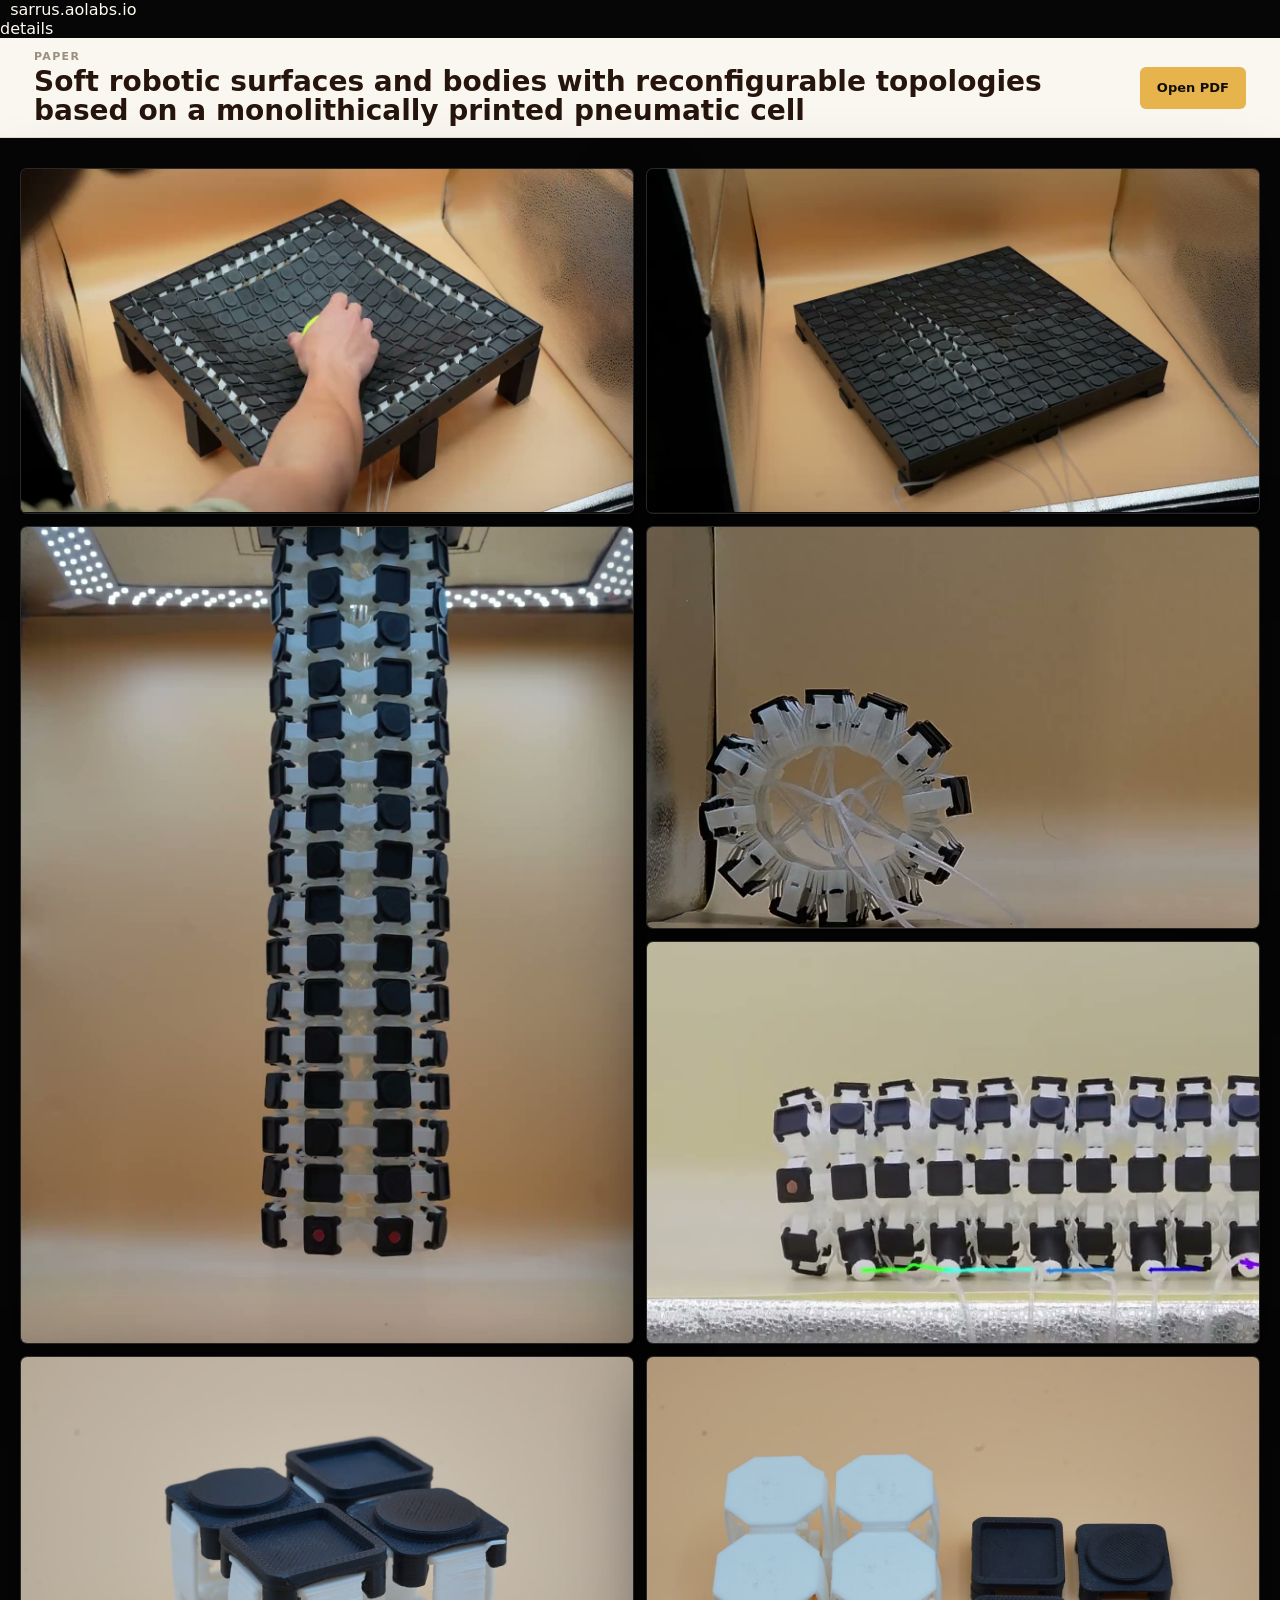
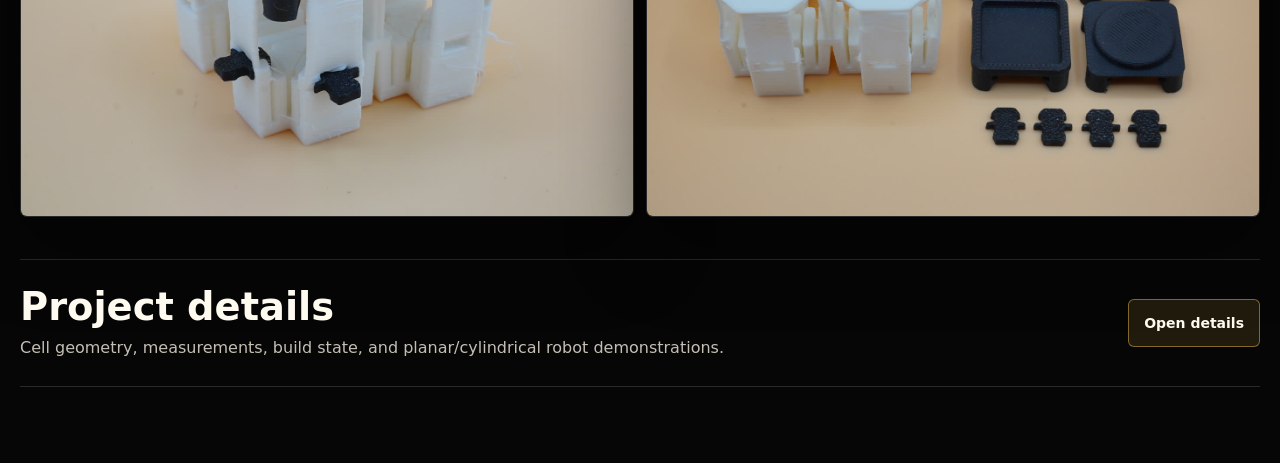
==== index.html @ 9d62a57e "Match paper strip presentation" ====
<!doctype html>
<html lang="en">
<head>
  <meta charset="utf-8" />
  <meta name="viewport" content="width=device-width, initial-scale=1" />
  <title>Soft robotic surfaces and bodies with reconfigurable topologies based on a monolithically printed pneumatic cell</title>
  <meta name="description" content="Paper, motion records, measurements, and build state for soft robotic surfaces and bodies with reconfigurable topologies.">
  <link rel="canonical" href="https://sarrus.aolabs.io/" />
  <meta name="twitter:image:alt" content="Soft robotic surfaces and bodies with reconfigurable topologies.">
  <meta name="twitter:image" content="https://sarrus.aolabs.io/og-image-20260506-meaning.png">
  <meta property="og:image:alt" content="Soft robotic surfaces and bodies with reconfigurable topologies.">
  <meta property="og:image:height" content="630">
  <meta property="og:image:width" content="1200">
  <meta property="og:image:type" content="image/png">
  <meta property="og:image:secure_url" content="https://sarrus.aolabs.io/og-image-20260506-meaning.png">
  <meta property="og:image" content="https://sarrus.aolabs.io/og-image-20260506-meaning.png">
  <meta property="og:type" content="website">
  <meta property="og:site_name" content="AO Labs">
  <meta property="og:title" content="Soft robotic surfaces and bodies with reconfigurable topologies based on a monolithically printed pneumatic cell">
  <meta property="og:description" content="Paper, motion records, measurements, and build state for soft robotic surfaces and bodies with reconfigurable topologies.">
  <meta property="og:url" content="https://sarrus.aolabs.io/">
  <meta name="twitter:card" content="summary_large_image">
  <meta name="twitter:title" content="Soft robotic surfaces and bodies with reconfigurable topologies based on a monolithically printed pneumatic cell">
  <meta name="twitter:description" content="Paper, motion records, measurements, and build state for soft robotic surfaces and bodies with reconfigurable topologies.">
  <link rel="icon" href="https://aolabs.io/favicon.svg?v=20260516-suite-bloom" type="image/svg+xml">
  <link rel="stylesheet" href="https://aolabs.io/suite-header.css?v=20260516-suite-bloom">
  <link rel="stylesheet" href="/styles.css?v=20260516-paper-strip2">
</head>
<body>
  <header class="suite-topbar" aria-label="sarrus navigation">
    <div class="suite-brand-cluster">
      <a class="suite-ao-home" href="https://aolabs.io/" aria-label="aolabs.io">
        <img src="https://aolabs.io/marks/ao-ink.svg?v=20260516-suite-bloom" alt="">
      </a>
      <a class="suite-app-brand" href="/" aria-label="sarrus home">
        <img class="suite-app-mark" src="https://aolabs.io/icons/sarrus.svg?v=20260508-icon-pass2" alt="">
        <span class="suite-app-name">sarrus.aolabs.io</span>
      </a>
    </div>
    <nav class="suite-topbar-actions" aria-label="sarrus actions">
      <a href="/details/">details</a>
    </nav>
  </header>

  <section class="paper-title-block" aria-label="Paper">
    <div class="paper-copy">
      <span>Paper</span>
      <h1>Soft robotic surfaces and bodies with reconfigurable topologies based on a monolithically printed pneumatic cell</h1>
    </div>
    <div class="paper-actions">
      <a class="paper-button primary" href="/paper.pdf" download>Open PDF</a>
    </div>
  </section>

  <main>
    <section class="motion-grid" aria-label="Sarrus motion studies">
      <video class="motion-wide" autoplay muted loop playsinline preload="metadata" poster="/assets/motion-ball-concave.jpg">
        <source src="/assets/motion-ball-concave.mp4" type="video/mp4">
      </video>
      <video class="motion-wide" autoplay muted loop playsinline preload="metadata" poster="/assets/motion-wave-left-right.jpg">
        <source src="/assets/motion-wave-left-right.mp4" type="video/mp4">
      </video>
      <div class="motion-cluster">
        <video class="motion-tall" autoplay muted loop playsinline preload="metadata" poster="/assets/motion-pickup-drop.jpg">
          <source src="/assets/motion-pickup-drop.mp4" type="video/mp4">
        </video>
        <div class="motion-stack">
          <video class="motion-small" autoplay muted loop playsinline preload="metadata" poster="/assets/motion-self-rolling-wheel.jpg">
            <source src="/assets/motion-self-rolling-wheel.mp4" type="video/mp4">
          </video>
          <video class="motion-small" autoplay muted loop playsinline preload="metadata" poster="/assets/motion-caterpillar-tracked.jpg?v=2026-05-03-6x">
            <source src="/assets/motion-caterpillar-tracked.mp4?v=2026-05-03-6x" type="video/mp4">
          </video>
        </div>
      </div>
    </section>

    <section class="object-study" aria-label="Sarrus module">
      <img src="/assets/module-iso.jpg" alt="">
      <img src="/assets/module-parts.jpg" alt="">
    </section>

    <section class="architecture-link" aria-label="Sarrus project details">
      <div>
        <h2>Project details</h2>
        <span>Cell geometry, measurements, build state, and planar/cylindrical robot demonstrations.</span>
      </div>
      <a href="/details/">Open details</a>
    </section>
  </main>
</body>
</html>
---- styles.css ----
:root {
  color-scheme: dark;
  --bg: #050605;
  --ink: #fffaf0;
  --muted: #c5beb4;
  --line: rgba(255, 255, 255, .14);
  --accent: #e6b34d;
  --panel: rgba(255, 250, 240, .055);
  --shadow: 0 28px 80px rgba(0, 0, 0, .45);
}

* {
  box-sizing: border-box;
}

html {
  scroll-behavior: smooth;
}

body {
  margin: 0;
  overflow-x: hidden;
  background: var(--bg);
  color: var(--ink);
  font-family: Inter, ui-sans-serif, system-ui, -apple-system, BlinkMacSystemFont, "Segoe UI", sans-serif;
  letter-spacing: 0;
}

a {
  color: inherit;
  text-decoration: none;
}

.topbar {
  position: relative;
  top: auto;
  z-index: 20;
  display: flex;
  align-items: center;
  justify-content: space-between;
  gap: 12px;
  min-height: 44px;
  padding: 7px max(14px, calc((100vw - 1240px) / 2));
  background: rgba(5, 6, 5, .82);
  border-bottom: 1px solid rgba(255, 255, 255, .08);
  backdrop-filter: blur(16px);
}

.brand-cluster,
.brand,
.topbar a {
  display: inline-flex;
  align-items: center;
  min-height: 28px;
  color: var(--ink);
  font-size: 12px;
  font-weight: 850;
}

.brand {
  text-transform: uppercase;
}

.brand-cluster {
  gap: 10px;
}

.topbar nav {
  display: inline-flex;
  align-items: center;
  gap: 16px;
  color: var(--muted);
}

.ao-home {
  justify-content: center;
  width: 44px;
  height: 44px;
  min-height: 44px;
  border: 0;
  border-radius: 0;
  background: transparent;
}

.ao-home img {
  display: block;
  width: 38px;
  height: 38px;
}

main {
  width: min(calc(100% - 28px), 1240px);
  margin: 0 auto;
  padding: 18px 0 76px;
}

.motion-grid video,
.object-study img {
  display: block;
  width: 100%;
  height: 100%;
  object-fit: cover;
}

h1,
h2 {
  margin: 0;
}

h1 {
  max-width: 72ch;
  font-size: 28px;
  font-weight: 860;
  line-height: 1.04;
}

.paper-title-block {
  display: grid;
  box-sizing: border-box;
  grid-template-columns: minmax(0, 1fr) auto;
  align-items: center;
  gap: 22px;
  width: 100%;
  max-width: 100vw;
  border-bottom: 1px solid rgba(92, 78, 62, .16);
  padding: 12px clamp(16px, 3vw, 34px);
  background: rgba(255, 252, 246, .98);
  color: #25150d;
}

.paper-copy {
  min-width: 0;
}

.paper-copy span {
  display: block;
  margin-bottom: 4px;
  color: rgba(95, 78, 59, .62);
  font-size: 11px;
  font-weight: 900;
  letter-spacing: .12em;
  text-transform: uppercase;
}

.paper-copy h1 {
  color: #25150d;
  overflow-wrap: anywhere;
}

.paper-actions {
  display: flex;
  align-items: center;
  gap: 10px;
}

.paper-button {
  display: inline-flex;
  align-items: center;
  justify-content: center;
  min-height: 42px;
  padding: 0 16px;
  border: 1px solid rgba(92, 78, 62, .20);
  border-radius: 6px;
  background: rgba(92, 78, 62, .05);
  color: #25150d;
  font-size: 13px;
  font-weight: 850;
}

.paper-button.primary {
  border-color: rgba(230, 179, 77, .38);
  background: var(--accent);
  color: #120f09;
}

.motion-grid,
.motion-cluster,
.motion-stack,
.object-study {
  display: grid;
  gap: 12px;
}

.motion-grid {
  grid-template-columns: repeat(6, minmax(0, 1fr));
  margin-top: 12px;
}

.motion-cluster {
  grid-column: 1 / -1;
  grid-template-columns: repeat(2, minmax(0, 1fr));
  align-items: stretch;
}

.motion-stack {
  grid-template-rows: repeat(2, minmax(0, 1fr));
}

.object-study {
  grid-template-columns: repeat(2, minmax(0, 1fr));
  margin-top: 12px;
}

.motion-grid video,
.object-study img {
  align-self: start;
  overflow: hidden;
  border: 1px solid rgba(255, 255, 255, .1);
  border-radius: 7px;
  background: #111;
  box-shadow: var(--shadow);
}

.motion-grid video {
  height: auto;
}

.motion-wide {
  grid-column: span 3;
  aspect-ratio: 16 / 9;
}

.motion-tall {
  aspect-ratio: 3 / 4;
  object-position: center 42%;
}

.motion-small {
  aspect-ratio: 16 / 9;
}

.motion-stack .motion-small {
  height: 100%;
  aspect-ratio: auto;
}

.object-study img {
  aspect-ratio: 4 / 3;
}

.architecture-link {
  display: grid;
  grid-template-columns: minmax(0, 1fr) auto;
  gap: 20px;
  align-items: center;
  border-top: 1px solid var(--line);
  border-bottom: 1px solid var(--line);
  margin-top: 42px;
  padding: 26px 0;
}

.architecture-link h2 {
  max-width: 680px;
  font-size: clamp(28px, 3vw, 42px);
  font-weight: 820;
  line-height: 1.08;
}

.architecture-link span {
  display: block;
  max-width: 780px;
  margin-top: 10px;
  color: var(--muted);
  font-size: 16px;
  line-height: 1.42;
}

.architecture-link a {
  display: inline-flex;
  align-items: center;
  justify-content: center;
  min-height: 48px;
  border: 1px solid rgba(230, 179, 77, .5);
  border-radius: 6px;
  padding: 0 15px;
  background: rgba(230, 179, 77, .12);
  color: var(--ink);
  font-size: 14px;
  font-weight: 820;
}

.details-page,
.architecture-page {
  display: grid;
  gap: 14px;
}

.details-overview {
  border-top: 1px solid var(--line);
  border-bottom: 1px solid var(--line);
  padding: clamp(22px, 4vw, 44px) 0;
}

.details-overview h1 {
  max-width: 720px;
  font-size: clamp(32px, 4.6vw, 62px);
  line-height: .98;
}

.details-overview p {
  max-width: 820px;
  margin: 12px 0 0;
  color: var(--muted);
  font-size: clamp(16px, 1.8vw, 22px);
  font-weight: 680;
  line-height: 1.32;
}

.architecture-section,
.evidence-table-section {
  border: 1px solid var(--line);
  border-radius: 7px;
  background: var(--panel);
  box-shadow: var(--shadow);
}

.figure-grid img {
  display: block;
  width: 100%;
  height: auto;
  object-fit: contain;
}

.measurement-figure img {
  display: block;
  width: 100%;
  height: auto;
  object-fit: contain;
}

.figure-video video {
  display: block;
  width: 100%;
  height: auto;
  max-height: 620px;
  object-fit: contain;
}

.architecture-section {
  display: grid;
  grid-template-columns: minmax(280px, .64fr) minmax(0, 1fr);
  gap: 0;
  align-items: start;
  overflow: hidden;
}

.section-copy {
  min-width: 0;
  padding: clamp(18px, 3vw, 34px);
}

.section-copy h2,
.evidence-table-section h2 {
  font-size: clamp(24px, 2.4vw, 34px);
  line-height: 1.04;
}

.section-copy ul {
  margin: 18px 0 0;
  padding-left: 18px;
  color: var(--muted);
  font-size: 15px;
  line-height: 1.48;
}

.section-copy li + li {
  margin-top: 9px;
}

.measurement-layout {
  display: grid;
  grid-template-columns: minmax(0, .92fr) minmax(360px, .5fr);
  gap: 14px;
  align-items: start;
}

.measurement-table {
  width: 100%;
  border-collapse: collapse;
  color: var(--ink);
  font-size: 13px;
  line-height: 1.35;
}

.measurement-table tr {
  border-bottom: 1px solid var(--line);
}

.measurement-table tr:last-child {
  border-bottom: 0;
}

.measurement-table th,
.measurement-table td {
  padding: 10px 0;
  text-align: left;
  vertical-align: top;
}

.measurement-table th {
  width: 32%;
  padding-right: 14px;
  color: var(--accent);
  font-size: 11px;
  font-weight: 900;
  line-height: 1.2;
  text-transform: uppercase;
}

.measurement-table td {
  color: var(--ink);
  font-weight: 620;
}

.measurement-table td:last-child {
  width: 20%;
  padding-left: 14px;
  color: var(--muted);
  font-size: 12px;
  font-weight: 700;
}

.figure-grid.two-up {
  display: grid;
  grid-template-columns: repeat(2, minmax(0, 1fr));
  gap: 10px;
  align-items: start;
  align-self: start;
  background: transparent;
}

.figure-grid.cell-module-figures {
  display: grid;
  grid-template-columns: minmax(0, 1fr);
  gap: 10px;
  align-items: start;
  align-self: start;
  background: transparent;
}

.figure-grid.motion-gallery {
  display: grid;
  grid-template-columns: repeat(2, minmax(0, 1fr));
  gap: 10px;
  align-items: start;
  align-self: start;
  background: transparent;
}

.motion-gallery .gallery-wide {
  grid-column: 1 / -1;
}

.figure-grid figure,
.figure-video,
.measurement-figure {
  position: relative;
  min-width: 0;
  margin: 0;
  overflow: hidden;
  background: #f4efe4;
}

.figure-grid figure {
  display: flex;
  flex-direction: column;
  align-self: start;
  height: fit-content;
}

.motion-gallery figure {
  background: #fff;
}

.motion-gallery img {
  flex: 1 1 auto;
  object-fit: contain;
}

.figure-grid figcaption,
.measurement-figure figcaption {
  position: static;
  padding: 10px 12px;
  border-top: 1px solid rgba(255, 255, 255, .12);
  background: #11120f;
  color: #d8d0c3;
  font-size: 12px;
  font-weight: 720;
  line-height: 1.25;
}

.figure-video {
  background: #111;
}

.figure-video figcaption {
  position: absolute;
  left: 12px;
  right: 12px;
  bottom: 12px;
  padding: 8px 10px;
  border: 1px solid rgba(255, 255, 255, .14);
  border-radius: 6px;
  background: rgba(0, 0, 0, .62);
  color: var(--ink);
  font-size: 12px;
  font-weight: 720;
  line-height: 1.25;
  backdrop-filter: blur(12px);
}

.evidence-table-section {
  display: grid;
  gap: 22px;
  padding: clamp(18px, 3vw, 34px);
}

.evidence-table-section span {
  display: block;
  max-width: 760px;
  margin-top: 10px;
  color: var(--muted);
  font-size: 15px;
  line-height: 1.45;
}

.table-scroll {
  max-width: 100%;
  overflow-x: auto;
  border: 1px solid var(--line);
  border-radius: 7px;
}

.evidence-table {
  width: 100%;
  min-width: 860px;
  border-collapse: collapse;
  color: var(--ink);
  font-size: 14px;
  line-height: 1.38;
}

.evidence-table th,
.evidence-table td {
  padding: 13px 14px;
  border-bottom: 1px solid var(--line);
  text-align: left;
  vertical-align: top;
}

.evidence-table th {
  color: var(--accent);
  font-size: 12px;
  font-weight: 900;
  text-transform: uppercase;
}

.evidence-table tbody tr:last-child td {
  border-bottom: 0;
}

.evidence-table td:first-child {
  width: 18%;
  font-weight: 850;
}

.evidence-table td:nth-child(3) {
  width: 16%;
  color: var(--muted);
  font-weight: 720;
}

.figure-video {
  min-height: 0;
  display: grid;
  align-content: center;
}

@media (max-width: 820px) {
  h1 {
    font-size: 22px;
    line-height: 1.06;
  }

  .paper-title-block {
    grid-template-columns: minmax(0, 1fr);
    align-items: start;
    overflow: hidden;
  }

  .paper-copy h1 {
    max-width: min(100%, 30ch);
    font-size: clamp(18px, 4.8vw, 22px);
    line-height: 1.08;
  }

  .paper-actions {
    width: 100%;
  }

  .paper-button {
    flex: 1 1 0;
  }

  .motion-grid,
  .motion-cluster,
  .motion-stack,
  .object-study,
  .architecture-link,
  .measurement-layout,
  .architecture-section,
  .evidence-table-section {
    grid-template-columns: minmax(0, 1fr);
  }

  .figure-grid.two-up {
    grid-template-columns: minmax(0, 1fr);
  }

  .figure-grid.motion-gallery {
    grid-template-columns: minmax(0, 1fr);
  }

  .motion-wide,
  .motion-tall,
  .motion-small {
    grid-column: span 1;
  }

  .motion-tall {
    aspect-ratio: 3 / 4;
  }

  .motion-stack .motion-small {
    height: auto;
    aspect-ratio: 16 / 9;
  }
}

@media (max-width: 760px) {
  .measurement-table,
  .measurement-table tbody,
  .measurement-table tr,
  .measurement-table th,
  .measurement-table td {
    display: block;
    width: 100%;
  }

  .measurement-table tr {
    padding: 12px 0;
  }

  .measurement-table th,
  .measurement-table td,
  .measurement-table td:last-child {
    width: 100%;
    padding: 0;
  }

  .measurement-table td {
    margin-top: 5px;
  }

  .measurement-table td:last-child {
    margin-top: 6px;
  }

  .table-scroll {
    overflow-x: visible;
  }

  .evidence-table {
    min-width: 0;
    font-size: 14px;
  }

  .evidence-table thead {
    display: none;
  }

  .evidence-table,
  .evidence-table tbody,
  .evidence-table tr,
  .evidence-table td {
    display: block;
  }

  .evidence-table tr {
    padding: 14px;
    border-bottom: 1px solid var(--line);
  }

  .evidence-table tbody tr:last-child {
    border-bottom: 0;
  }

  .evidence-table td,
  .evidence-table td:first-child,
  .evidence-table td:nth-child(3) {
    width: 100%;
    padding: 0;
    border-bottom: 0;
  }

  .evidence-table td + td {
    margin-top: 10px;
  }

  .evidence-table td::before {
    display: block;
    margin-bottom: 3px;
    color: var(--accent);
    font-size: 11px;
    font-weight: 900;
    text-transform: uppercase;
  }

  .evidence-table td:nth-child(1)::before {
    content: "Signal";
  }

  .evidence-table td:nth-child(2)::before {
    content: "Reported value";
  }

  .evidence-table td:nth-child(3)::before {
    content: "Source";
  }

  .evidence-table td:nth-child(4)::before {
    content: "Boundary";
  }
}

@media (max-width: 560px) {
  .topbar {
    right: auto;
    width: min(calc(100vw - 16px), 374px);
    padding-left: 12px;
    padding-right: 12px;
  }

  .topbar nav {
    gap: 12px;
  }

  main {
    width: min(calc(100% - 24px), 366px);
    margin-left: 12px;
    margin-right: auto;
    padding-top: 12px;
  }

  h1 {
    font-size: 31px;
    line-height: 1.05;
  }

  .details-overview h1 {
    font-size: 34px;
  }

  .architecture-link {
    gap: 16px;
    margin-top: 34px;
    padding: 24px 0;
  }

  .architecture-link a {
    width: 100%;
  }

  .table-scroll {
    overflow-x: visible;
  }

  .evidence-table {
    min-width: 0;
    font-size: 14px;
  }

  .evidence-table thead {
    display: none;
  }

  .evidence-table,
  .evidence-table tbody,
  .evidence-table tr,
  .evidence-table td {
    display: block;
    width: 100%;
  }

  .evidence-table tr {
    padding: 14px;
    border-bottom: 1px solid var(--line);
  }

  .evidence-table tbody tr:last-child {
    border-bottom: 0;
  }

  .evidence-table td,
  .evidence-table td:first-child,
  .evidence-table td:nth-child(3) {
    width: 100%;
    padding: 0;
    border-bottom: 0;
  }

  .evidence-table td + td {
    margin-top: 10px;
  }

  .evidence-table td::before {
    display: block;
    margin-bottom: 3px;
    color: var(--accent);
    font-size: 11px;
    font-weight: 900;
    text-transform: uppercase;
  }

  .evidence-table td:nth-child(1)::before {
    content: "Signal";
  }

  .evidence-table td:nth-child(2)::before {
    content: "Reported value";
  }

  .evidence-table td:nth-child(3)::before {
    content: "Source";
  }

  .evidence-table td:nth-child(4)::before {
    content: "Boundary";
  }

  .section-copy {
    padding: 18px;
  }

  .figure-video {
    min-height: 0;
  }
}
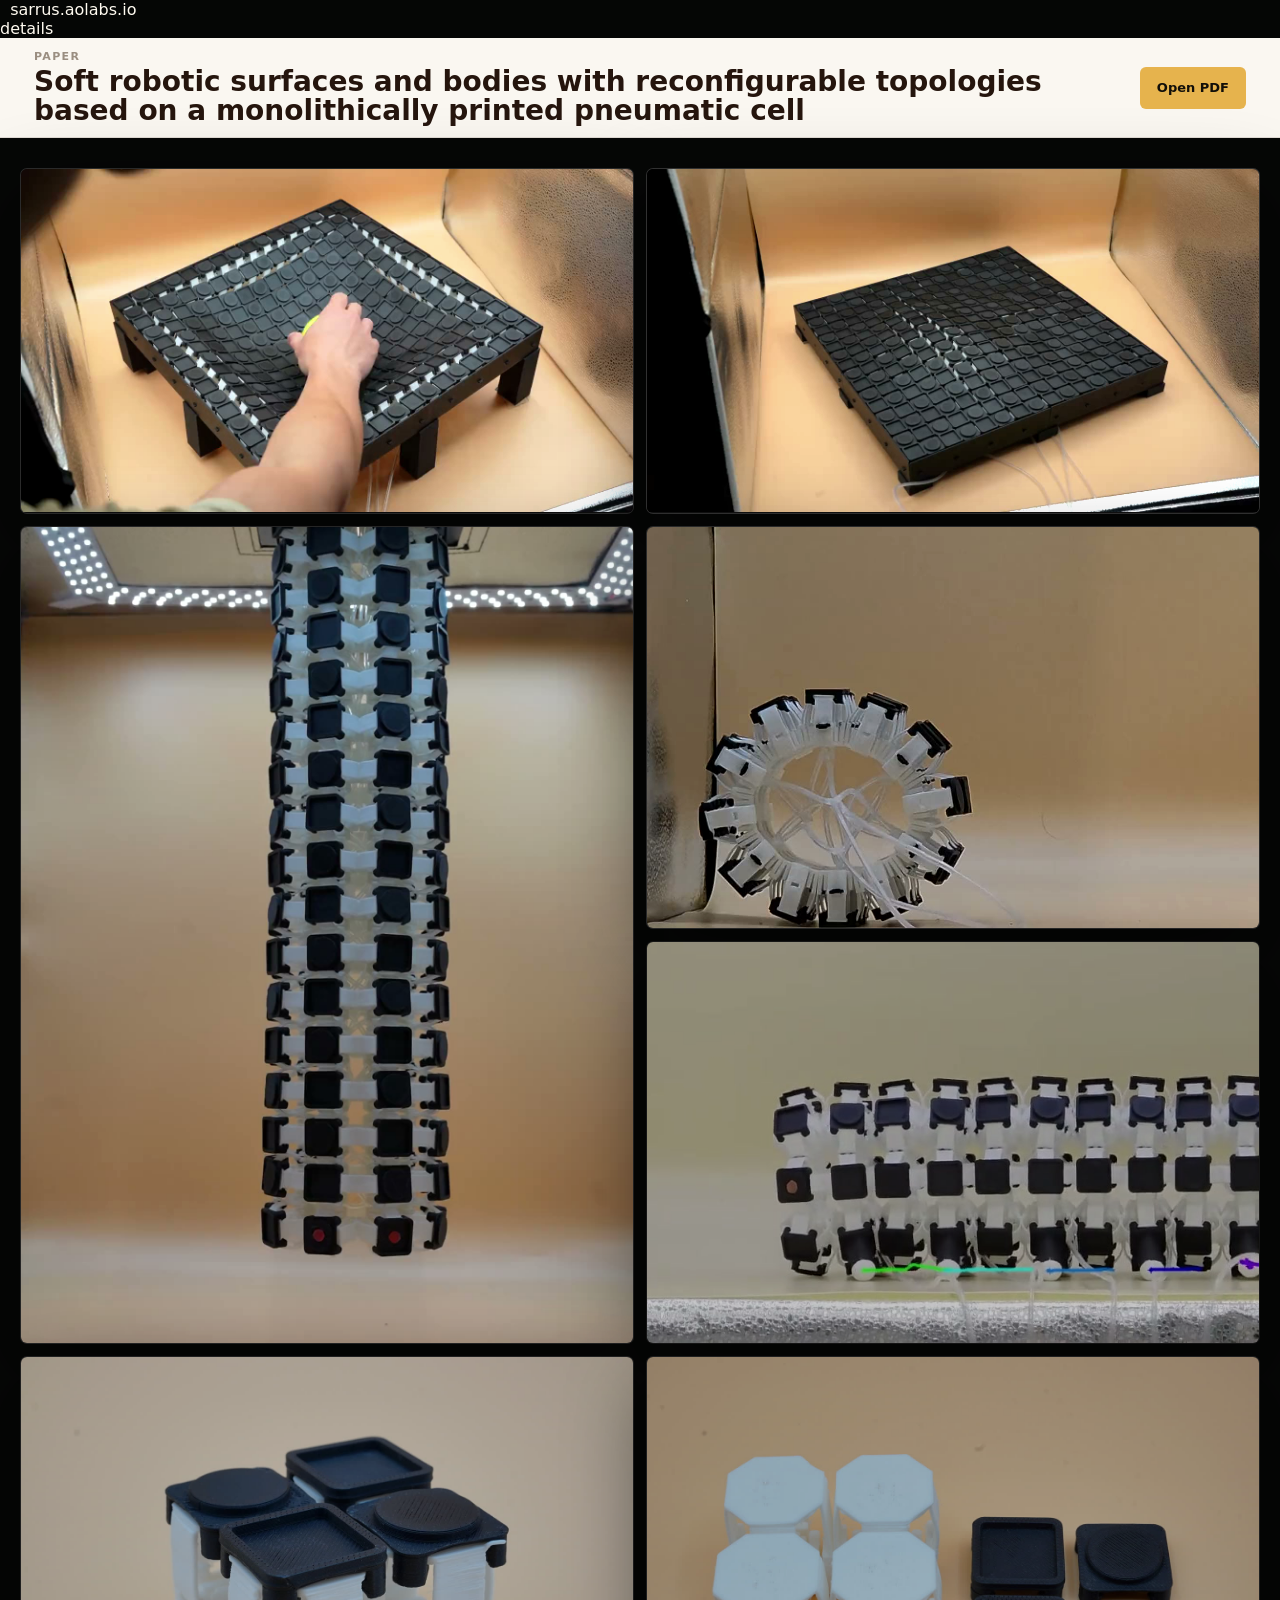
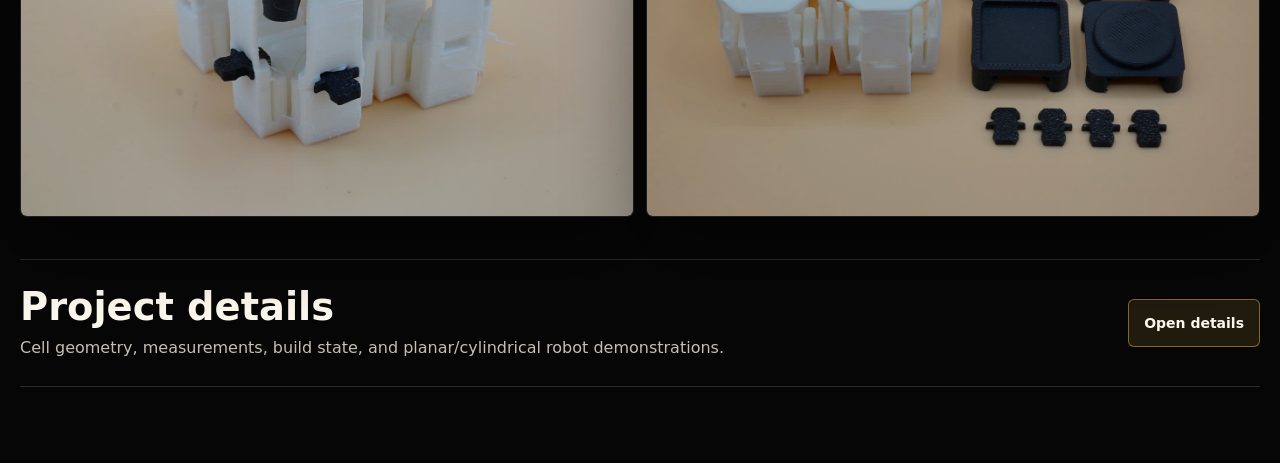
==== commit 2c7d2f45: "Normalize Sarrus media tone" ====
--- a/index.html
+++ b/index.html
@@ -24,7 +24,7 @@
   <meta name="twitter:description" content="Paper, motion records, measurements, and build state for soft robotic surfaces and bodies with reconfigurable topologies.">
   <link rel="icon" href="https://aolabs.io/favicon.svg?v=20260516-suite-bloom" type="image/svg+xml">
   <link rel="stylesheet" href="https://aolabs.io/suite-header.css?v=20260516-suite-bloom">
-  <link rel="stylesheet" href="/styles.css?v=20260516-paper-strip2">
+  <link rel="stylesheet" href="/styles.css?v=20260516-media-tone2">
 </head>
 <body>
   <header class="suite-topbar" aria-label="sarrus navigation">
@@ -54,21 +54,21 @@
 
   <main>
     <section class="motion-grid" aria-label="Sarrus motion studies">
-      <video class="motion-wide" autoplay muted loop playsinline preload="metadata" poster="/assets/motion-ball-concave.jpg">
+      <video class="motion-wide media-tone media-tone-lift" autoplay muted loop playsinline preload="metadata" poster="/assets/motion-ball-concave.jpg">
         <source src="/assets/motion-ball-concave.mp4" type="video/mp4">
       </video>
-      <video class="motion-wide" autoplay muted loop playsinline preload="metadata" poster="/assets/motion-wave-left-right.jpg">
+      <video class="motion-wide media-tone media-tone-lift-strong" autoplay muted loop playsinline preload="metadata" poster="/assets/motion-wave-left-right.jpg">
         <source src="/assets/motion-wave-left-right.mp4" type="video/mp4">
       </video>
       <div class="motion-cluster">
-        <video class="motion-tall" autoplay muted loop playsinline preload="metadata" poster="/assets/motion-pickup-drop.jpg">
+        <video class="motion-tall media-tone media-tone-neutral" autoplay muted loop playsinline preload="metadata" poster="/assets/motion-pickup-drop.jpg">
           <source src="/assets/motion-pickup-drop.mp4" type="video/mp4">
         </video>
         <div class="motion-stack">
-          <video class="motion-small" autoplay muted loop playsinline preload="metadata" poster="/assets/motion-self-rolling-wheel.jpg">
+          <video class="motion-small media-tone media-tone-soft-lift" autoplay muted loop playsinline preload="metadata" poster="/assets/motion-self-rolling-wheel.jpg">
             <source src="/assets/motion-self-rolling-wheel.mp4" type="video/mp4">
           </video>
-          <video class="motion-small" autoplay muted loop playsinline preload="metadata" poster="/assets/motion-caterpillar-tracked.jpg?v=2026-05-03-6x">
+          <video class="motion-small media-tone media-tone-high-key" autoplay muted loop playsinline preload="metadata" poster="/assets/motion-caterpillar-tracked.jpg?v=2026-05-03-6x">
             <source src="/assets/motion-caterpillar-tracked.mp4?v=2026-05-03-6x" type="video/mp4">
           </video>
         </div>
@@ -76,8 +76,8 @@
     </section>
 
     <section class="object-study" aria-label="Sarrus module">
-      <img src="/assets/module-iso.jpg" alt="">
-      <img src="/assets/module-parts.jpg" alt="">
+      <img class="media-tone media-tone-settle" src="/assets/module-iso.jpg" alt="">
+      <img class="media-tone media-tone-soft-settle" src="/assets/module-parts.jpg" alt="">
     </section>
 
     <section class="architecture-link" aria-label="Sarrus project details">
--- a/styles.css
+++ b/styles.css
@@ -209,6 +209,55 @@
   border-radius: 7px;
   background: #111;
   box-shadow: var(--shadow);
+}
+
+.media-tone {
+  filter:
+    brightness(var(--media-brightness, .98))
+    contrast(var(--media-contrast, 1.04))
+    saturate(var(--media-saturation, .92));
+}
+
+.media-tone-neutral {
+  --media-brightness: .99;
+  --media-contrast: 1.04;
+  --media-saturation: .94;
+}
+
+.media-tone-soft-lift {
+  --media-brightness: 1.08;
+  --media-contrast: 1.04;
+  --media-saturation: .92;
+}
+
+.media-tone-lift {
+  --media-brightness: 1.13;
+  --media-contrast: 1.05;
+  --media-saturation: .90;
+}
+
+.media-tone-lift-strong {
+  --media-brightness: 1.26;
+  --media-contrast: 1.04;
+  --media-saturation: .86;
+}
+
+.media-tone-soft-settle {
+  --media-brightness: .84;
+  --media-contrast: 1.04;
+  --media-saturation: .92;
+}
+
+.media-tone-settle {
+  --media-brightness: .88;
+  --media-contrast: 1.05;
+  --media-saturation: .94;
+}
+
+.media-tone-high-key {
+  --media-brightness: .76;
+  --media-contrast: 1.10;
+  --media-saturation: .90;
 }
 
 .motion-grid video {
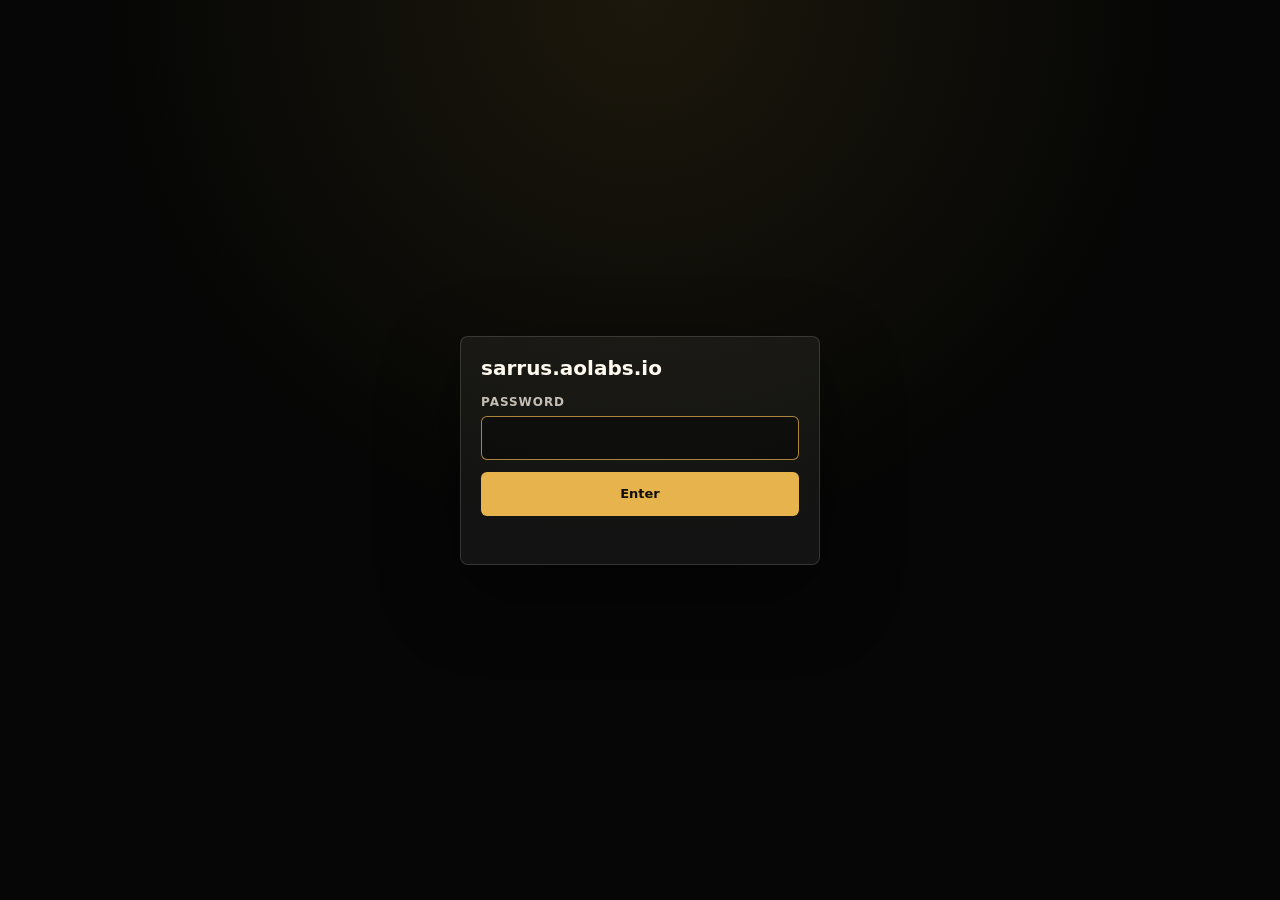
==== commit 462fe1d0: "Add Sarrus password gate" ====
--- a/index.html
+++ b/index.html
@@ -5,6 +5,7 @@
   <meta name="viewport" content="width=device-width, initial-scale=1" />
   <title>Soft robotic surfaces and bodies with reconfigurable topologies based on a monolithically printed pneumatic cell</title>
   <meta name="description" content="Paper, motion records, measurements, and build state for soft robotic surfaces and bodies with reconfigurable topologies.">
+  <meta name="robots" content="noindex, nofollow">
   <link rel="canonical" href="https://sarrus.aolabs.io/" />
   <meta name="twitter:image:alt" content="Soft robotic surfaces and bodies with reconfigurable topologies.">
   <meta name="twitter:image" content="https://sarrus.aolabs.io/og-image-20260506-meaning.png">
@@ -23,8 +24,12 @@
   <meta name="twitter:title" content="Soft robotic surfaces and bodies with reconfigurable topologies based on a monolithically printed pneumatic cell">
   <meta name="twitter:description" content="Paper, motion records, measurements, and build state for soft robotic surfaces and bodies with reconfigurable topologies.">
   <link rel="icon" href="https://aolabs.io/favicon.svg?v=20260516-suite-bloom" type="image/svg+xml">
+  <script>document.documentElement.classList.add('auth-pending');</script>
+  <style>html.auth-pending body{visibility:hidden}</style>
   <link rel="stylesheet" href="https://aolabs.io/suite-header.css?v=20260516-suite-bloom">
   <link rel="stylesheet" href="/styles.css?v=20260516-media-tone2">
+  <link rel="stylesheet" href="/auth.css?v=20260520-password1">
+  <script defer src="/auth.js?v=20260520-password1"></script>
 </head>
 <body>
   <header class="suite-topbar" aria-label="sarrus navigation">
--- a/auth.css
+++ b/auth.css
@@ -0,0 +1,109 @@
+html.auth-pending body {
+  visibility: hidden;
+}
+
+html.auth-locked,
+html.auth-locked body {
+  min-height: 100%;
+  background: #050605;
+}
+
+html.auth-locked body > :not(.auth-gate) {
+  display: none !important;
+}
+
+.auth-gate {
+  width: 100vw;
+  max-width: 100vw;
+  min-height: 100vh;
+  display: grid;
+  align-items: center;
+  justify-items: start;
+  padding: 24px;
+  background:
+    radial-gradient(circle at 50% 0%, rgba(230, 179, 77, .10), transparent 34rem),
+    #050605;
+  color: #fffaf0;
+  font-family: Inter, ui-sans-serif, system-ui, -apple-system, BlinkMacSystemFont, "Segoe UI", sans-serif;
+}
+
+.auth-panel {
+  box-sizing: border-box;
+  width: min(calc(100vw - 48px), 320px);
+  border: 1px solid rgba(255, 255, 255, .14);
+  border-radius: 8px;
+  background: rgba(255, 250, 240, .055);
+  padding: 20px;
+  box-shadow: 0 28px 80px rgba(0, 0, 0, .45);
+}
+
+@media (min-width: 640px) {
+  .auth-gate {
+    justify-items: center;
+  }
+
+  .auth-panel {
+    width: min(calc(100vw - 48px), 360px);
+  }
+}
+
+.auth-panel * {
+  box-sizing: border-box;
+}
+
+.auth-panel h1 {
+  margin: 0 0 16px;
+  color: #fffaf0;
+  font-size: 20px;
+  font-weight: 860;
+  line-height: 1.1;
+}
+
+.auth-panel label {
+  display: block;
+  margin-bottom: 7px;
+  color: #c5beb4;
+  font-size: 12px;
+  font-weight: 850;
+  letter-spacing: .08em;
+  text-transform: uppercase;
+}
+
+.auth-panel input {
+  width: 100%;
+  min-height: 44px;
+  border: 1px solid rgba(255, 255, 255, .18);
+  border-radius: 6px;
+  background: rgba(0, 0, 0, .36);
+  color: #fffaf0;
+  padding: 0 12px;
+  font: inherit;
+  font-size: 16px;
+  outline: none;
+}
+
+.auth-panel input:focus {
+  border-color: rgba(230, 179, 77, .72);
+}
+
+.auth-panel button {
+  width: 100%;
+  min-height: 44px;
+  margin-top: 12px;
+  border: 1px solid rgba(230, 179, 77, .40);
+  border-radius: 6px;
+  background: #e6b34d;
+  color: #120f09;
+  font: inherit;
+  font-size: 13px;
+  font-weight: 900;
+  cursor: pointer;
+}
+
+.auth-error {
+  min-height: 18px;
+  margin: 10px 0 0;
+  color: #ffcf8a;
+  font-size: 12px;
+  font-weight: 750;
+}
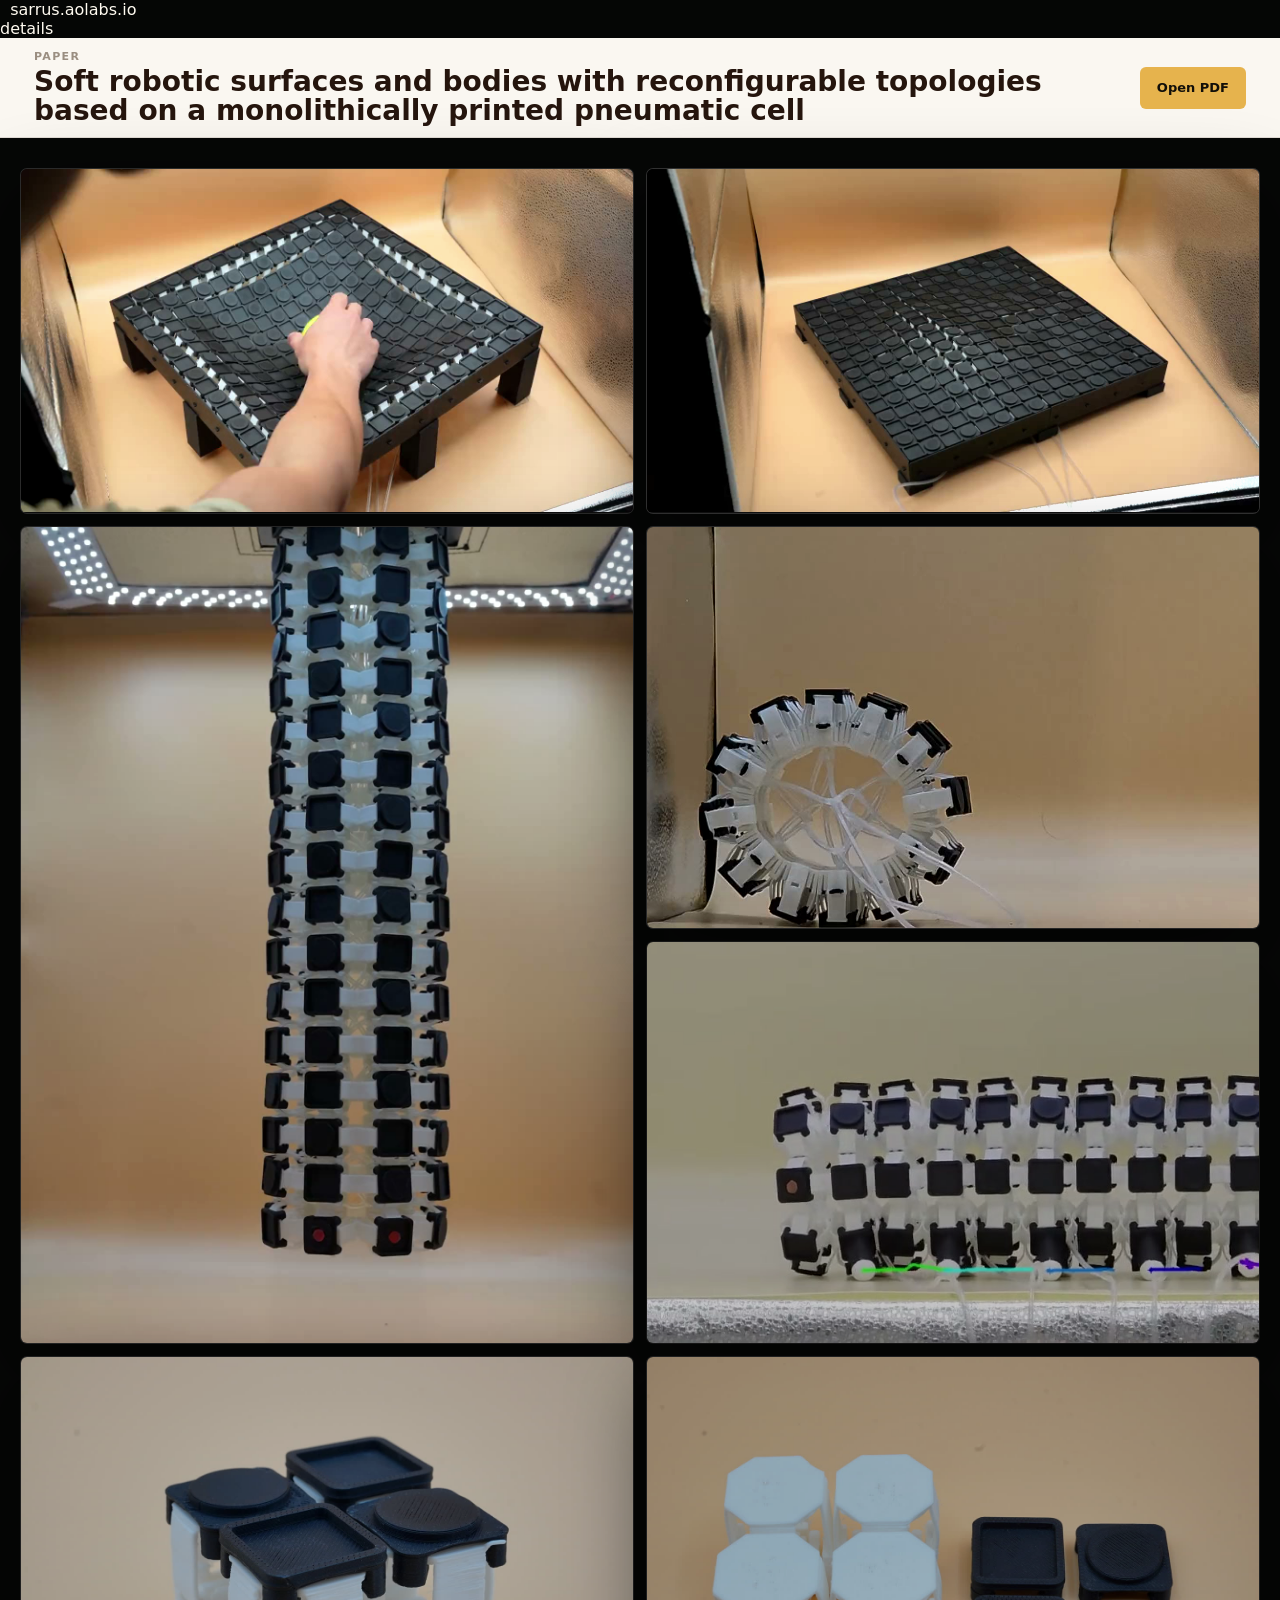
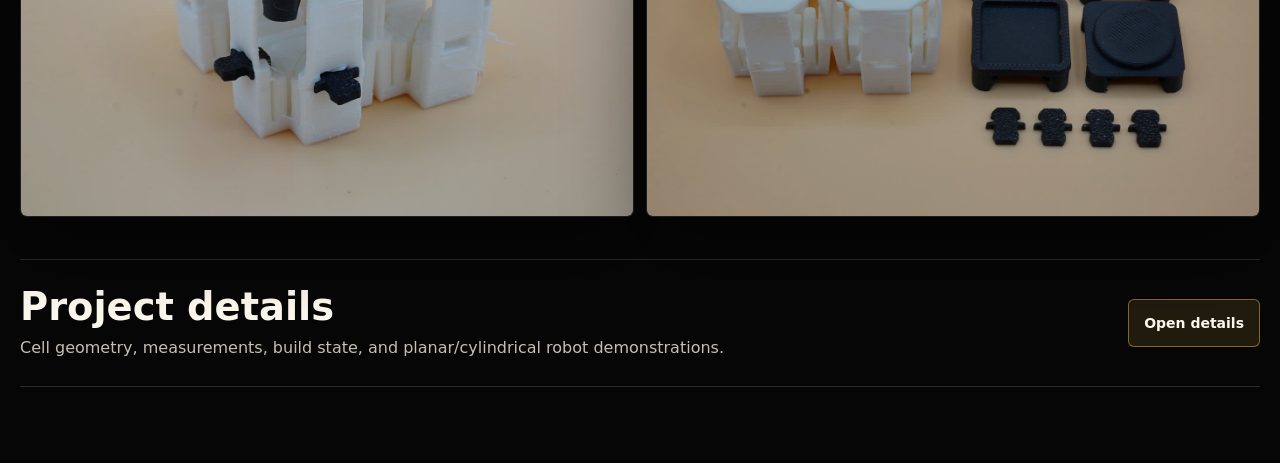
==== commit 9e731960: "Remove Sarrus password gate" ====
--- a/index.html
+++ b/index.html
@@ -5,7 +5,6 @@
   <meta name="viewport" content="width=device-width, initial-scale=1" />
   <title>Soft robotic surfaces and bodies with reconfigurable topologies based on a monolithically printed pneumatic cell</title>
   <meta name="description" content="Paper, motion records, measurements, and build state for soft robotic surfaces and bodies with reconfigurable topologies.">
-  <meta name="robots" content="noindex, nofollow">
   <link rel="canonical" href="https://sarrus.aolabs.io/" />
   <meta name="twitter:image:alt" content="Soft robotic surfaces and bodies with reconfigurable topologies.">
   <meta name="twitter:image" content="https://sarrus.aolabs.io/og-image-20260506-meaning.png">
@@ -24,12 +23,8 @@
   <meta name="twitter:title" content="Soft robotic surfaces and bodies with reconfigurable topologies based on a monolithically printed pneumatic cell">
   <meta name="twitter:description" content="Paper, motion records, measurements, and build state for soft robotic surfaces and bodies with reconfigurable topologies.">
   <link rel="icon" href="https://aolabs.io/favicon.svg?v=20260516-suite-bloom" type="image/svg+xml">
-  <script>document.documentElement.classList.add('auth-pending');</script>
-  <style>html.auth-pending body{visibility:hidden}</style>
   <link rel="stylesheet" href="https://aolabs.io/suite-header.css?v=20260516-suite-bloom">
   <link rel="stylesheet" href="/styles.css?v=20260516-media-tone2">
-  <link rel="stylesheet" href="/auth.css?v=20260520-password1">
-  <script defer src="/auth.js?v=20260520-password1"></script>
 </head>
 <body>
   <header class="suite-topbar" aria-label="sarrus navigation">
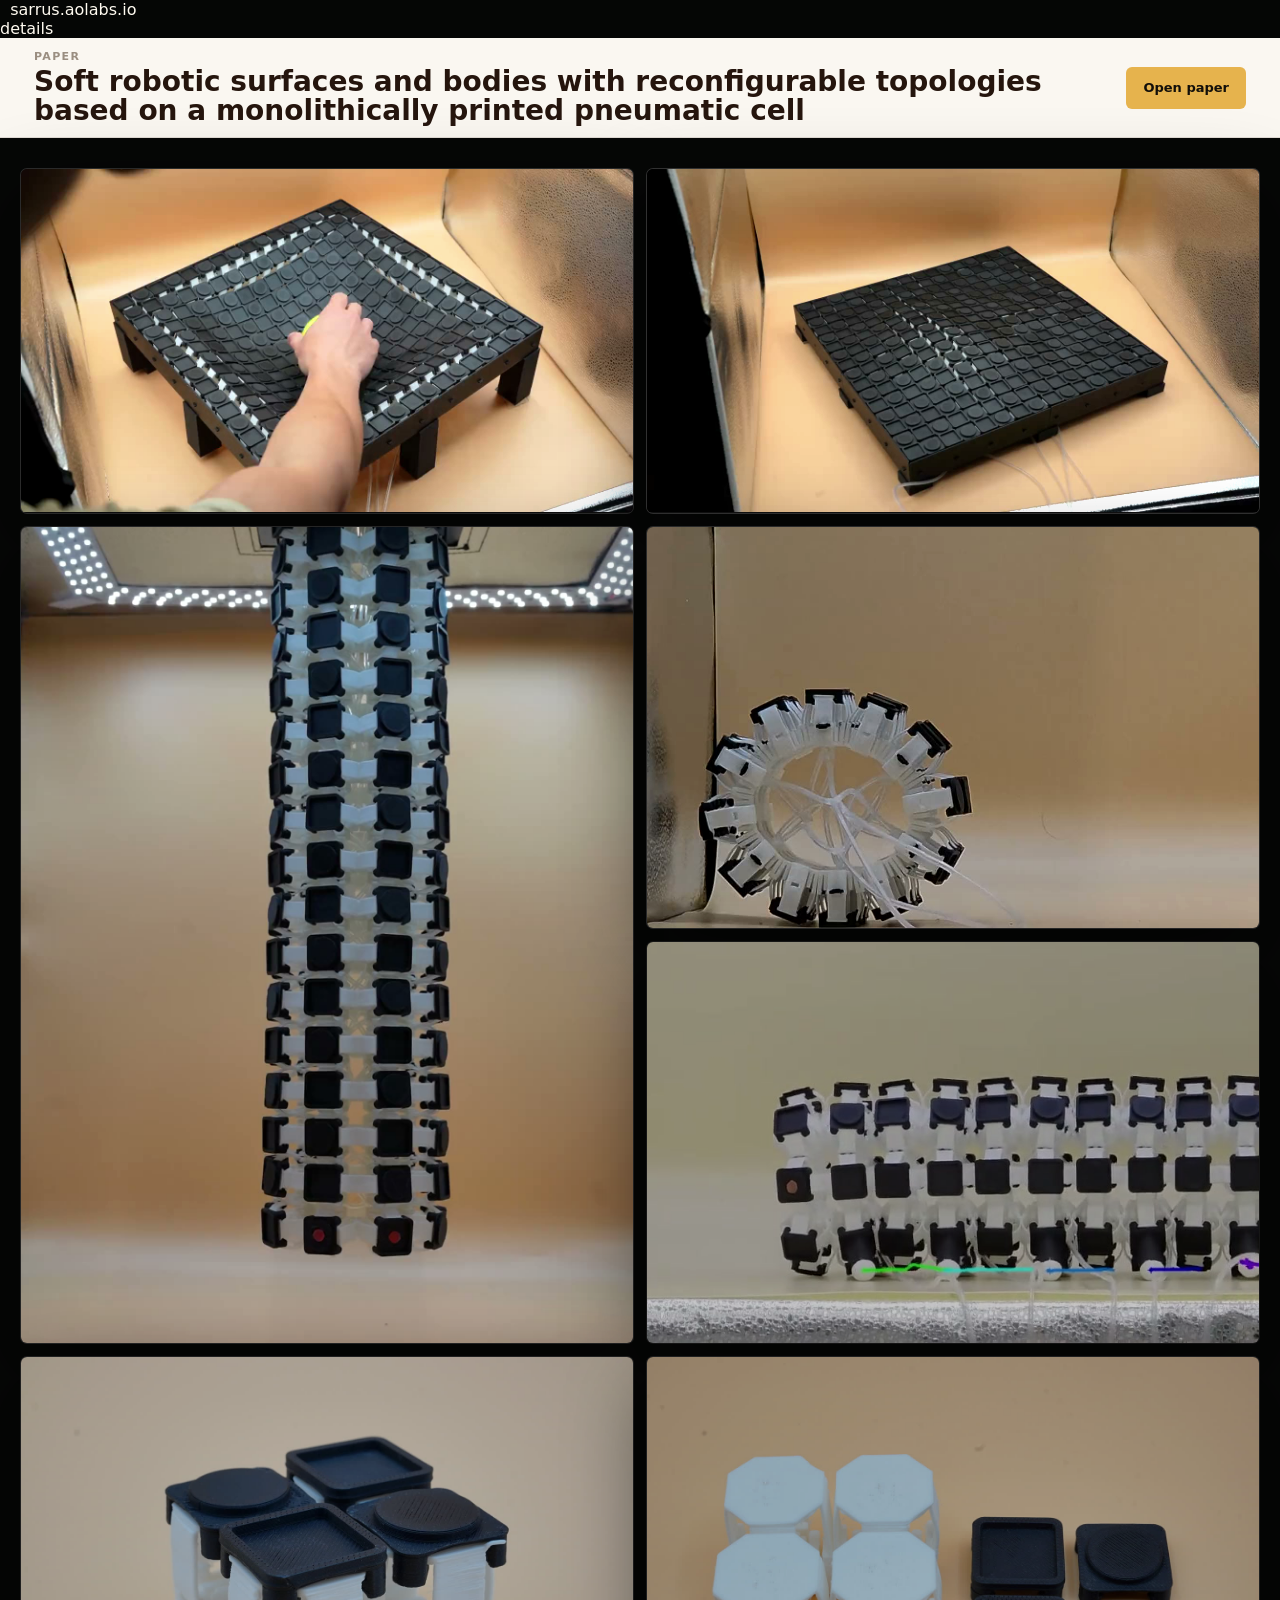
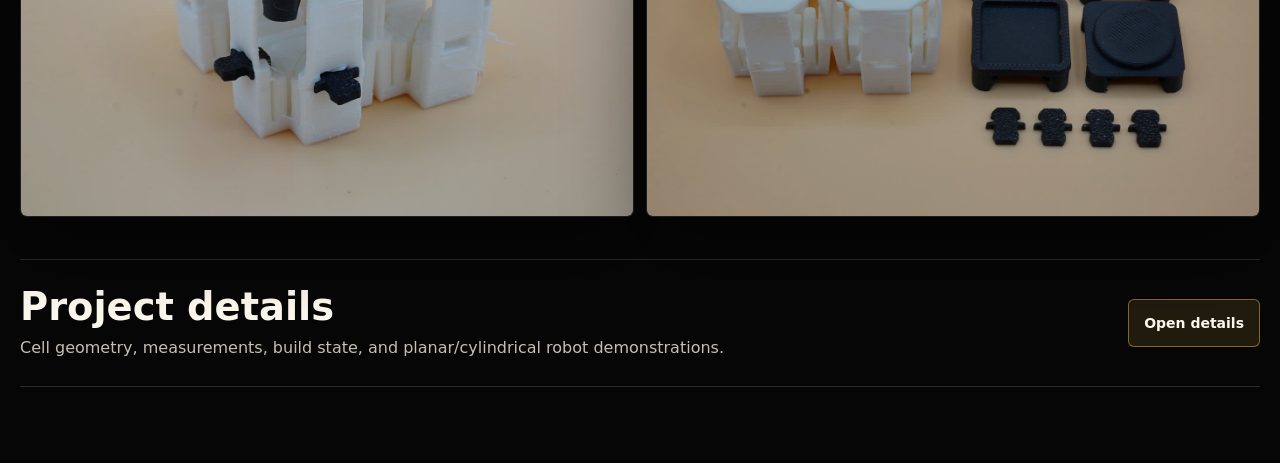
==== commit fdd5b5c1: "Protect paper page" ====
--- a/index.html
+++ b/index.html
@@ -48,7 +48,7 @@
       <h1>Soft robotic surfaces and bodies with reconfigurable topologies based on a monolithically printed pneumatic cell</h1>
     </div>
     <div class="paper-actions">
-      <a class="paper-button primary" href="/paper.pdf" download>Open PDF</a>
+      <a class="paper-button primary" href="/paper/">Open paper</a>
     </div>
   </section>
 
